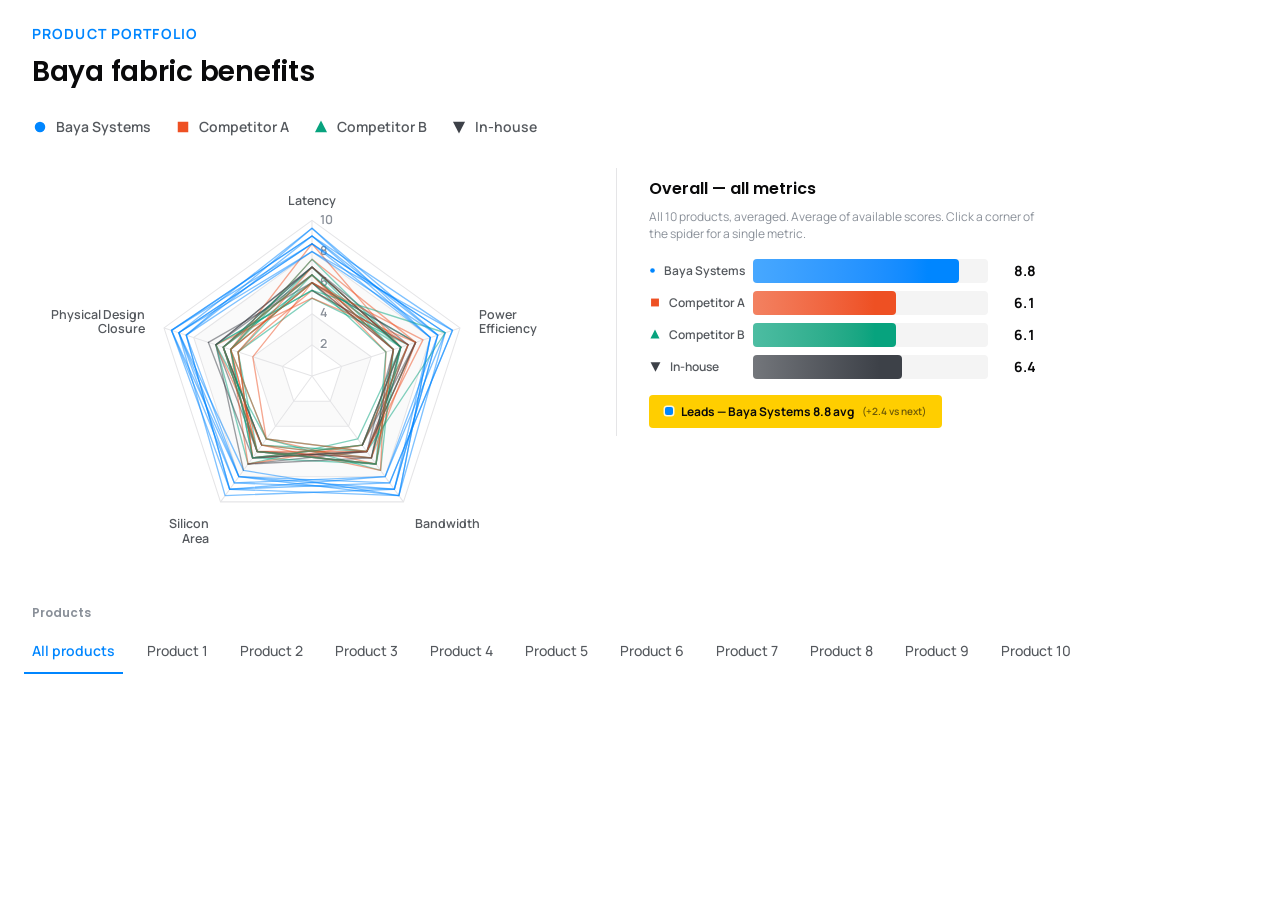
==== index.html @ a008bf8c "Rebuild multi-product dashboard, apply Baya Design System v1.2, clean up for public release Renames " ====
<!DOCTYPE html>
<html lang="en">
<head>
  <meta charset="utf-8">
  <meta name="viewport" content="width=device-width, initial-scale=1">
  <title>Baya fabric benefits</title>
  <link rel="stylesheet" href="https://fonts.googleapis.com/css2?family=Poppins:wght@500;600&family=Manrope:wght@400;500;600;700&display=swap">
  <style>
    body {
      margin: 0;
      background: #ffffff;
      color: #0a0a0b;
      font-family: "Manrope", system-ui, -apple-system, "Segoe UI", sans-serif;
    }
    .page { max-width: 1240px; margin: 0 auto; padding: 24px 32px 32px; }

    .eyebrow {
      font-family: "Manrope", system-ui, sans-serif;
      font-size: 0.875rem; font-weight: 700; letter-spacing: .08em; text-transform: uppercase;
      color: #0086ff; margin: 0 0 8px;
    }
    h1 {
      font-family: "Poppins", system-ui, sans-serif;
      font-size: 28px; font-weight: 600; letter-spacing: -0.01em; margin: 0 0 16px;
    }

    .layout { display: block; }
    /* cap the radar's width so its (width-scaled) height stays on screen */
    #chart .bradar-chart-wrap { flex: 0 1 560px; max-width: 560px; }
    #chart .bradar-panel { flex: 1 1 300px; max-width: 420px; }

    /* ── product rail (below the chart) — styled as the brand tab component ── */
    .rail-wrap { margin-top: 16px; }
    .rail-label {
      font-family: "Poppins", system-ui, sans-serif;
      font-size: 12px; font-weight: 600; color: #8a9099; margin: 0 0 8px;
    }
    .rail { display: flex; flex-direction: row; flex-wrap: wrap; gap: 8px 16px; margin-left: -8px; }
    .pbtn {
      display: inline-flex; align-items: center;
      font-family: "Manrope", system-ui, sans-serif;
      font-size: 14px; font-weight: 500; text-align: left;
      min-height: 44px; color: #55595e; background: none;
      border: none; border-bottom: 2px solid transparent;
      padding: 8px; cursor: pointer;
      transition: color .15s, border-color .15s;
    }
    .pbtn:hover { color: #0a0a0b; }
    .pbtn:focus-visible { outline: 2px solid #0086ff; outline-offset: -2px; }
    .pbtn.on { border-bottom-color: #0086ff; color: #0086ff; font-weight: 600; }
    @media (max-width: 880px) {
      .page { padding: 24px 24px 32px; }
    }
  </style>
</head>
<body>
  <div class="page">
    <p class="eyebrow">Product Portfolio</p>
    <h1>Baya fabric benefits</h1>

    <div class="layout">
      <div id="chart"></div>

      <div class="rail-wrap">
        <p class="rail-label" id="rail-label">Products</p>
        <div class="rail" id="rail" role="tablist" aria-labelledby="rail-label"></div>
      </div>
    </div>
  </div>

  <script src="baya-radar.js?v=2"></script>
  <script src="data.js?v=2"></script>
  <script>
    (function () {
      var REDUCED = matchMedia("(prefers-reduced-motion: reduce)").matches;
      var products = BAYA_PORTFOLIO.products;

      var chart = BayaRadar.create("#chart", {
        frameless: true,
        eyebrow: "", title: "", subtitle: "",
        maxValue: BAYA_PORTFOLIO.maxValue,
        axes: BAYA_PORTFOLIO.axes,
        series: BAYA_PORTFOLIO.companies,
        products: products,
        product: null
      });

      // ── product rail ───────────────────────────────────
      var rail = document.getElementById("rail");
      var buttons = [];

      function makeButton(label, pi) {
        var b = document.createElement("button");
        b.type = "button";
        b.className = "pbtn";
        b.setAttribute("role", "tab");
        b.setAttribute("aria-selected", "false");
        b.textContent = label;
        b.addEventListener("click", function () { isolate(pi); });
        rail.appendChild(b);
        buttons.push({ el: b, pi: pi });
        return b;
      }
      makeButton("All products", null);
      products.forEach(function (p, pi) { makeButton(p.name, pi); });

      function isolate(pi) {
        chart.setProduct(pi);
        buttons.forEach(function (b) {
          var on = b.pi === pi || (b.pi === null && pi === null);
          b.el.classList.toggle("on", on);
          b.el.setAttribute("aria-selected", String(on));
        });
      }
      isolate(null);

      // ── idle auto-cycle: after 5s without interaction, walk the portfolio ──
      var IDLE_MS = 5000, STEP_MS = 3000;
      var idleTimer = null, cycleTimer = null, cycling = false;

      function startCycle() {
        if (REDUCED || cycling) return;
        cycling = true;
        step();
        cycleTimer = setInterval(step, STEP_MS);
      }
      function step() {
        var cur = chart.getProduct();
        isolate(cur == null ? 0 : (cur + 1) % products.length);
      }
      function stopCycle() {
        if (!cycling) return;
        cycling = false;
        clearInterval(cycleTimer);
      }
      function resetIdle() {
        stopCycle();
        clearTimeout(idleTimer);
        idleTimer = setTimeout(startCycle, IDLE_MS);
      }

      if (!REDUCED) {
        ["pointerdown", "pointermove", "wheel", "keydown", "touchstart"].forEach(function (ev) {
          window.addEventListener(ev, resetIdle, { passive: true });
        });
        idleTimer = setTimeout(startCycle, IDLE_MS);
      }
    })();
  </script>
</body>
</html>
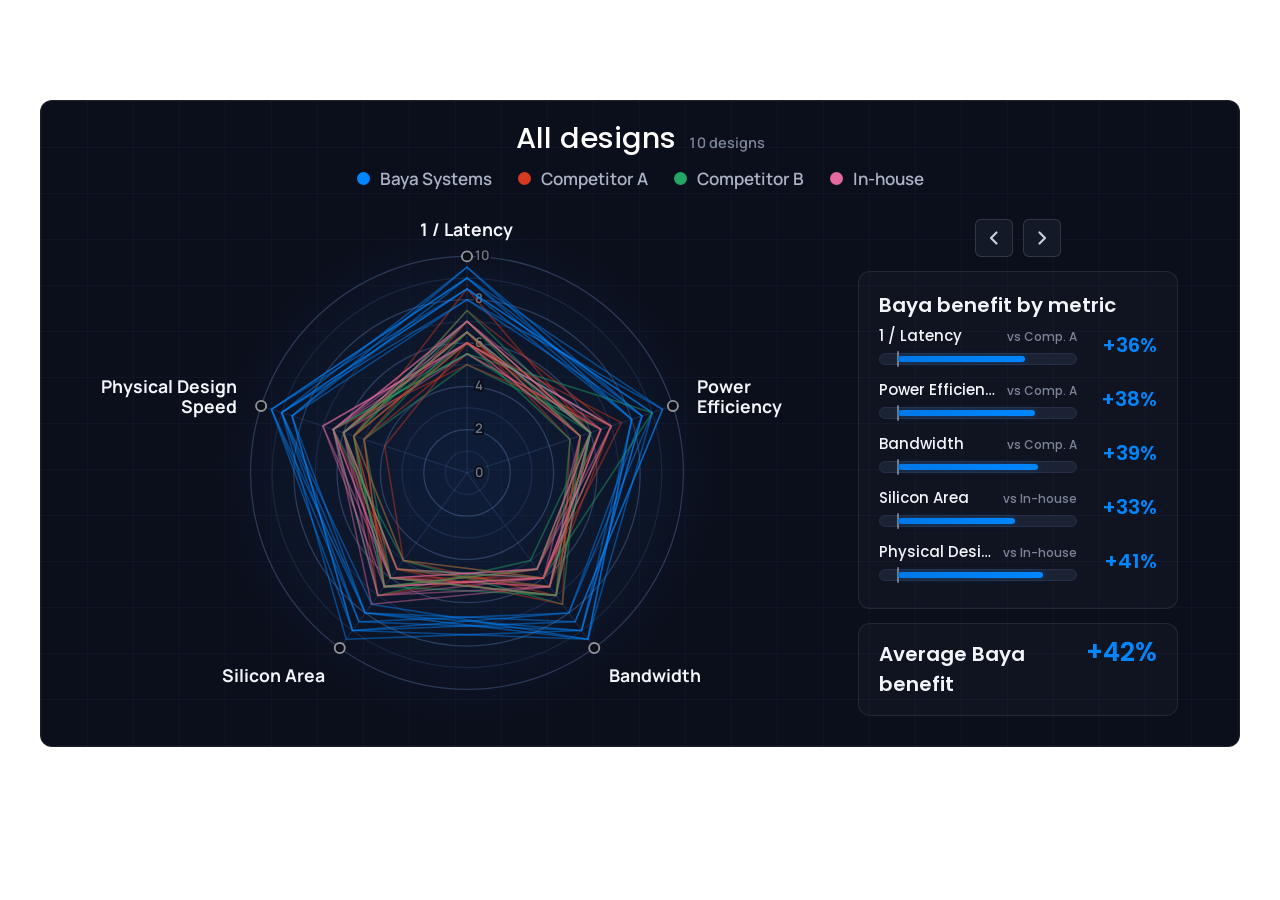
==== commit 7e041b50: "Replace legacy files with latest BayaPortfolio build, drop superseded assets index.html now mounts B" ====
--- a/index.html
+++ b/index.html
@@ -3,149 +3,28 @@
 <head>
   <meta charset="utf-8">
   <meta name="viewport" content="width=device-width, initial-scale=1">
-  <title>Baya fabric benefits</title>
-  <link rel="stylesheet" href="https://fonts.googleapis.com/css2?family=Poppins:wght@500;600&family=Manrope:wght@400;500;600;700&display=swap">
+  <title>Baya vs its competitors</title>
   <style>
-    body {
-      margin: 0;
-      background: #ffffff;
-      color: #0a0a0b;
-      font-family: "Manrope", system-ui, -apple-system, "Segoe UI", sans-serif;
-    }
-    .page { max-width: 1240px; margin: 0 auto; padding: 24px 32px 32px; }
-
-    .eyebrow {
-      font-family: "Manrope", system-ui, sans-serif;
-      font-size: 0.875rem; font-weight: 700; letter-spacing: .08em; text-transform: uppercase;
-      color: #0086ff; margin: 0 0 8px;
-    }
-    h1 {
-      font-family: "Poppins", system-ui, sans-serif;
-      font-size: 28px; font-weight: 600; letter-spacing: -0.01em; margin: 0 0 16px;
-    }
-
-    .layout { display: block; }
-    /* cap the radar's width so its (width-scaled) height stays on screen */
-    #chart .bradar-chart-wrap { flex: 0 1 560px; max-width: 560px; }
-    #chart .bradar-panel { flex: 1 1 300px; max-width: 420px; }
-
-    /* ── product rail (below the chart) — styled as the brand tab component ── */
-    .rail-wrap { margin-top: 16px; }
-    .rail-label {
-      font-family: "Poppins", system-ui, sans-serif;
-      font-size: 12px; font-weight: 600; color: #8a9099; margin: 0 0 8px;
-    }
-    .rail { display: flex; flex-direction: row; flex-wrap: wrap; gap: 8px 16px; margin-left: -8px; }
-    .pbtn {
-      display: inline-flex; align-items: center;
-      font-family: "Manrope", system-ui, sans-serif;
-      font-size: 14px; font-weight: 500; text-align: left;
-      min-height: 44px; color: #55595e; background: none;
-      border: none; border-bottom: 2px solid transparent;
-      padding: 8px; cursor: pointer;
-      transition: color .15s, border-color .15s;
-    }
-    .pbtn:hover { color: #0a0a0b; }
-    .pbtn:focus-visible { outline: 2px solid #0086ff; outline-offset: -2px; }
-    .pbtn.on { border-bottom-color: #0086ff; color: #0086ff; font-weight: 600; }
-    @media (max-width: 880px) {
-      .page { padding: 24px 24px 32px; }
-    }
+    body { margin: 0; background: #ffffff; }
+    .host { padding: 26px 40px 18px; }
+    @media (max-width: 900px) { .host { padding: 20px 20px 14px; } }
   </style>
 </head>
 <body>
-  <div class="page">
-    <p class="eyebrow">Product Portfolio</p>
-    <h1>Baya fabric benefits</h1>
-
-    <div class="layout">
-      <div id="chart"></div>
-
-      <div class="rail-wrap">
-        <p class="rail-label" id="rail-label">Products</p>
-        <div class="rail" id="rail" role="tablist" aria-labelledby="rail-label"></div>
-      </div>
-    </div>
+  <!-- ============================================================
+       This page is just a host. To embed the section on the website,
+       copy exactly this block (the div + the four scripts):
+       ============================================================ -->
+  <div class="host">
+    <div id="baya-portfolio"></div>
   </div>
 
-  <script src="baya-radar.js?v=2"></script>
-  <script src="data.js?v=2"></script>
+  <script src="baya-radar.js"></script>
+  <script src="data.js"></script>
+  <script src="portfolio.js"></script>
   <script>
-    (function () {
-      var REDUCED = matchMedia("(prefers-reduced-motion: reduce)").matches;
-      var products = BAYA_PORTFOLIO.products;
-
-      var chart = BayaRadar.create("#chart", {
-        frameless: true,
-        eyebrow: "", title: "", subtitle: "",
-        maxValue: BAYA_PORTFOLIO.maxValue,
-        axes: BAYA_PORTFOLIO.axes,
-        series: BAYA_PORTFOLIO.companies,
-        products: products,
-        product: null
-      });
-
-      // ── product rail ───────────────────────────────────
-      var rail = document.getElementById("rail");
-      var buttons = [];
-
-      function makeButton(label, pi) {
-        var b = document.createElement("button");
-        b.type = "button";
-        b.className = "pbtn";
-        b.setAttribute("role", "tab");
-        b.setAttribute("aria-selected", "false");
-        b.textContent = label;
-        b.addEventListener("click", function () { isolate(pi); });
-        rail.appendChild(b);
-        buttons.push({ el: b, pi: pi });
-        return b;
-      }
-      makeButton("All products", null);
-      products.forEach(function (p, pi) { makeButton(p.name, pi); });
-
-      function isolate(pi) {
-        chart.setProduct(pi);
-        buttons.forEach(function (b) {
-          var on = b.pi === pi || (b.pi === null && pi === null);
-          b.el.classList.toggle("on", on);
-          b.el.setAttribute("aria-selected", String(on));
-        });
-      }
-      isolate(null);
-
-      // ── idle auto-cycle: after 5s without interaction, walk the portfolio ──
-      var IDLE_MS = 5000, STEP_MS = 3000;
-      var idleTimer = null, cycleTimer = null, cycling = false;
-
-      function startCycle() {
-        if (REDUCED || cycling) return;
-        cycling = true;
-        step();
-        cycleTimer = setInterval(step, STEP_MS);
-      }
-      function step() {
-        var cur = chart.getProduct();
-        isolate(cur == null ? 0 : (cur + 1) % products.length);
-      }
-      function stopCycle() {
-        if (!cycling) return;
-        cycling = false;
-        clearInterval(cycleTimer);
-      }
-      function resetIdle() {
-        stopCycle();
-        clearTimeout(idleTimer);
-        idleTimer = setTimeout(startCycle, IDLE_MS);
-      }
-
-      if (!REDUCED) {
-        ["pointerdown", "pointermove", "wheel", "keydown", "touchstart"].forEach(function (ev) {
-          window.addEventListener(ev, resetIdle, { passive: true });
-        });
-        idleTimer = setTimeout(startCycle, IDLE_MS);
-      }
-    })();
+    BayaPortfolio.mount("#baya-portfolio");
+    // Optional: BayaPortfolio.mount("#baya-portfolio", { eyebrow: "…", title: "…" })
   </script>
 </body>
 </html>
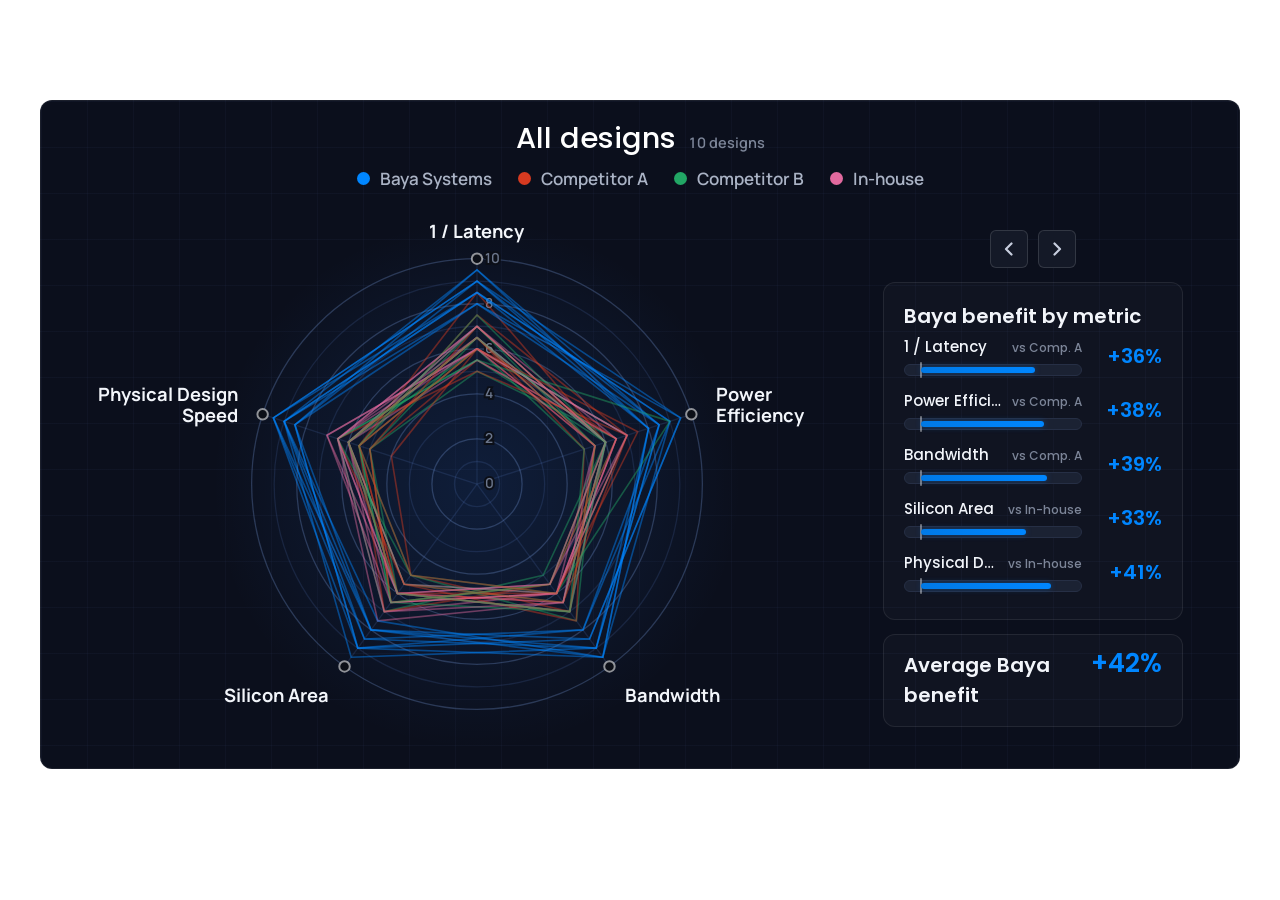
==== commit cfcbdd69: "Make embedded page background transparent instead of white The widget is meant to drop into any page" ====
--- a/index.html
+++ b/index.html
@@ -5,9 +5,10 @@
   <meta name="viewport" content="width=device-width, initial-scale=1">
   <title>Baya vs its competitors</title>
   <style>
-    body { margin: 0; background: #ffffff; }
+    body { margin: 0; background: transparent; }
     .host { padding: 26px 40px 18px; }
     @media (max-width: 900px) { .host { padding: 20px 20px 14px; } }
+    @media (max-width: 420px) { .host { padding: 12px 12px 10px; } }
   </style>
 </head>
 <body>
@@ -26,5 +27,34 @@
     BayaPortfolio.mount("#baya-portfolio");
     // Optional: BayaPortfolio.mount("#baya-portfolio", { eyebrow: "…", title: "…" })
   </script>
+
+  <!-- ============================================================
+       Auto-resize: when this page is embedded in an iframe, tell the
+       parent page our real content height so the iframe can match it
+       instead of using a fixed height (which clips or wastes space on
+       different screen sizes). See the paired listener snippet in the
+       embed instructions.
+       ============================================================ -->
+  <script>
+    (function () {
+      if (window.parent === window) return;
+      var lastH = 0;
+      function send() {
+        var h = Math.ceil(document.documentElement.scrollHeight);
+        if (h !== lastH) {
+          lastH = h;
+          window.parent.postMessage({ type: "baya-portfolio-resize", height: h }, "*");
+        }
+      }
+      if (window.ResizeObserver) {
+        new ResizeObserver(send).observe(document.body);
+      } else {
+        window.addEventListener("resize", send);
+        setInterval(send, 500);
+      }
+      window.addEventListener("load", send);
+      send();
+    })();
+  </script>
 </body>
 </html>
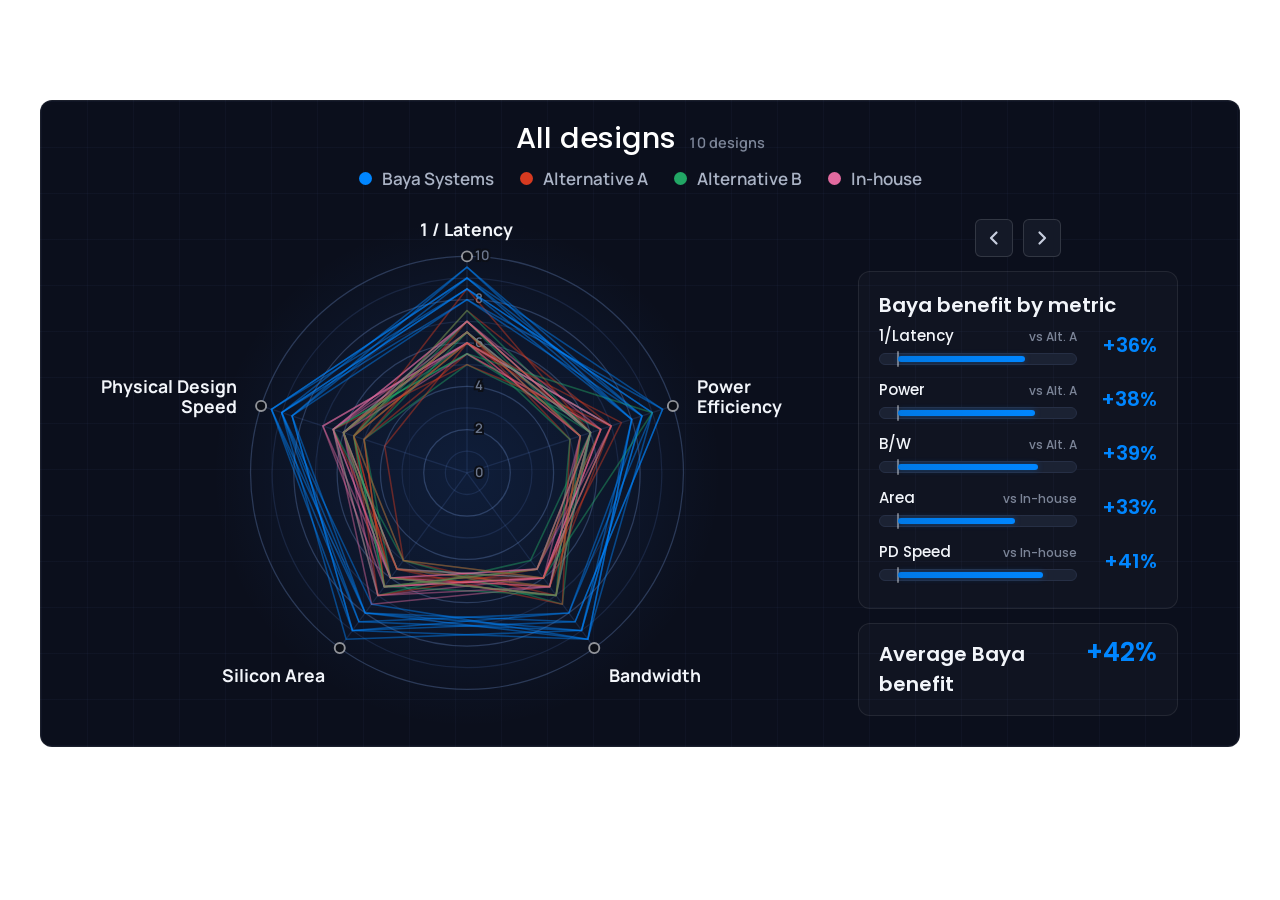
==== commit b20b90cf: "Update widget to latest build: metric drill-down, Alternative naming, layout tweaks Brings in the la" ====
--- a/index.html
+++ b/index.html
@@ -3,7 +3,7 @@
 <head>
   <meta charset="utf-8">
   <meta name="viewport" content="width=device-width, initial-scale=1">
-  <title>Baya vs its competitors</title>
+  <title>Benefits of Baya's solutions</title>
   <style>
     body { margin: 0; background: transparent; }
     .host { padding: 26px 40px 18px; }
